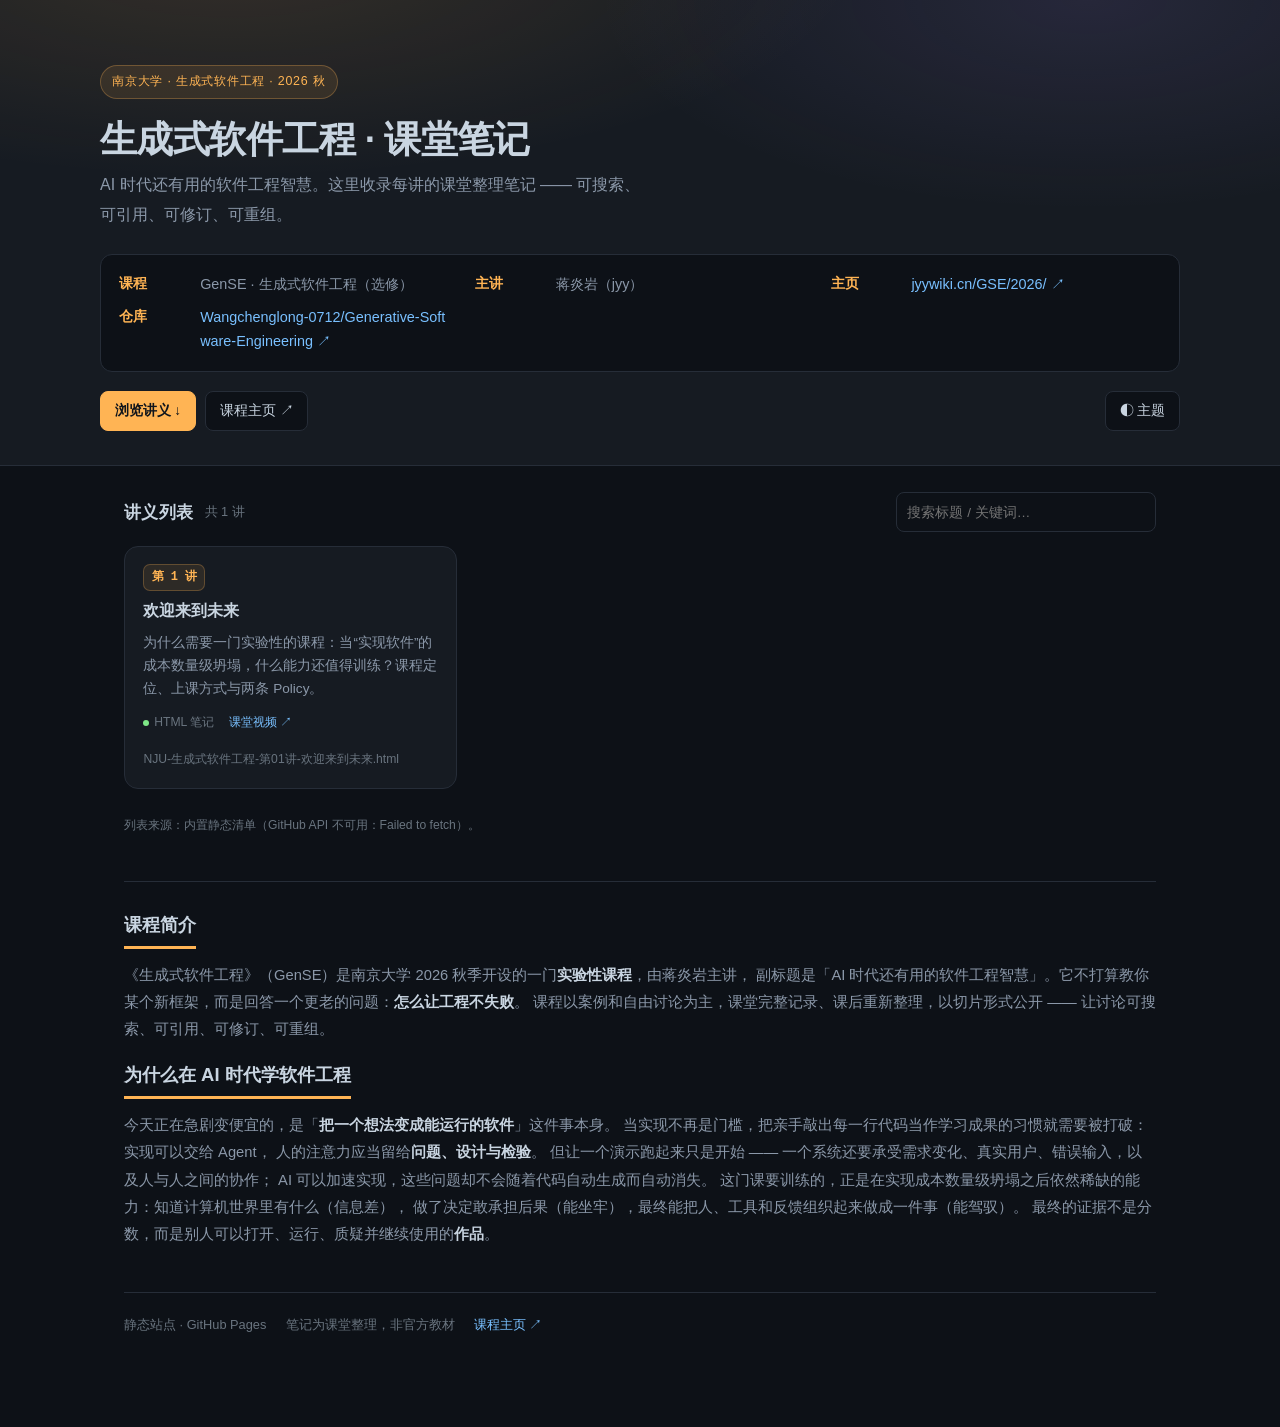
==== index.html @ 2e139b45 "Update index.html" ====
<!doctype html>
<html lang="zh-CN" data-theme="dark">
<head>
<meta charset="utf-8">
<meta name="viewport" content="width=device-width,initial-scale=1">
<title>生成式软件工程 · 课堂笔记 | 南京大学 2026 秋</title>
<meta name="description" content="南京大学《生成式软件工程》(GenSE) 2026 秋季课堂笔记索引，蒋炎岩主讲。">
<style>
*,*::before,*::after{box-sizing:border-box}
:root{
  --bg:#0d1117;--bg2:#161b22;--bg3:#1b2230;--line:#262d38;
  --fg:#c9d5e1;--fg2:#8b98a9;--fg3:#69747f;
  --acc:#ffb454;--acc2:#7ee787;--link:#79c0ff;--violet:#a78bfa;
  --chip:rgba(255,180,84,.10);
  --shadow:0 1px 2px rgba(0,0,0,.35),0 8px 24px rgba(0,0,0,.28);
  --mono:"JetBrains Mono","SFMono-Regular",Consolas,"Liberation Mono",Menlo,monospace;
}
[data-theme="light"]{
  --bg:#ffffff;--bg2:#f6f8fa;--bg3:#eceff3;--line:#dde2e8;
  --fg:#1f2328;--fg2:#545d68;--fg3:#7d8590;
  --acc:#a85a00;--acc2:#1a7f37;--link:#0969da;--violet:#7c3aed;
  --chip:rgba(255,180,84,.16);
  --shadow:0 1px 2px rgba(16,24,40,.06),0 8px 24px rgba(16,24,40,.08);
}
html{scroll-behavior:smooth}
body{
  margin:0;background:var(--bg);color:var(--fg);
  font-family:-apple-system,BlinkMacSystemFont,"Segoe UI","PingFang SC","Hiragino Sans GB",
    "Microsoft YaHei","Source Han Sans SC","Noto Sans CJK SC",sans-serif;
  font-size:16.5px;line-height:1.85;-webkit-font-smoothing:antialiased;
  transition:background .2s,color .2s;
}
a{color:var(--link);text-decoration:none}
a:hover{text-decoration:underline}
code{font-family:var(--mono);font-size:.88em;background:var(--bg3);padding:.1em .38em;border-radius:5px}

/* ===== Hero ===== */
#hero{position:relative;padding:64px 24px 34px;border-bottom:1px solid var(--line);
  background:
    radial-gradient(900px 320px at 18% -10%,rgba(255,180,84,.13),transparent 70%),
    radial-gradient(700px 300px at 85% 0%,rgba(167,139,250,.11),transparent 70%),
    var(--bg2);}
.hero-in{max-width:1080px;margin:0 auto}
.badge{display:inline-flex;align-items:center;gap:.5rem;font-size:.78rem;letter-spacing:.06em;
  color:var(--acc);background:var(--chip);border:1px solid rgba(255,180,84,.28);
  padding:.28rem .7rem;border-radius:999px;margin-bottom:1.1rem}
#hero h1{margin:0 0 .45rem;font-size:2.3rem;line-height:1.28;letter-spacing:-.015em;font-weight:800}
.hsub{color:var(--fg2);font-size:1rem;margin:0 0 1.5rem;max-width:62ch}
.meta{display:grid;grid-template-columns:repeat(auto-fit,minmax(260px,1fr));gap:.1rem 1.6rem;
  background:var(--bg);border:1px solid var(--line);border-radius:12px;padding:.9rem 1.15rem}
.mrow{display:flex;gap:.65rem;padding:.2rem 0;font-size:.9rem;line-height:1.7}
.mk{flex:0 0 4.4rem;color:var(--acc);font-weight:600;font-size:.85rem}
.mv{color:var(--fg2);flex:1;min-width:0;word-break:break-all}
.hero-act{display:flex;flex-wrap:wrap;gap:.6rem;margin-top:1.15rem}
.btn{font:inherit;font-size:.85rem;color:var(--fg);background:var(--bg);border:1px solid var(--line);
  border-radius:8px;padding:.42rem .85rem;cursor:pointer;transition:.15s;display:inline-flex;
  align-items:center;gap:.35rem}
.btn:hover{border-color:var(--acc);color:var(--acc);text-decoration:none}
.btn.primary{background:var(--acc);border-color:var(--acc);color:#10151c;font-weight:600}
.btn.primary:hover{filter:brightness(1.08);color:#10151c}
#tg{margin-left:auto}

/* ===== 主体 ===== */
.wrap{max-width:1080px;margin:0 auto;padding:0 24px 90px}
.bar{display:flex;flex-wrap:wrap;align-items:center;gap:.7rem;padding:26px 0 14px}
.bar h2{margin:0;font-size:1.05rem;font-weight:700;letter-spacing:.02em}
.count{font-size:.8rem;color:var(--fg3)}
#q{flex:0 1 260px;font:inherit;font-size:.85rem;background:var(--bg);color:var(--fg);
  border:1px solid var(--line);border-radius:8px;padding:.4rem .65rem;outline:none;margin-left:auto}
#q:focus{border-color:var(--acc)}

.grid{display:grid;grid-template-columns:repeat(auto-fill,minmax(320px,1fr));gap:16px}
.card{display:flex;flex-direction:column;gap:.5rem;background:var(--bg2);
  border:1px solid var(--line);border-radius:14px;padding:1.05rem 1.15rem;
  transition:transform .16s,border-color .16s,box-shadow .16s}
.card:hover{transform:translateY(-3px);border-color:var(--acc);box-shadow:var(--shadow);text-decoration:none}
.card-top{display:flex;align-items:center;gap:.6rem}
.num{flex:0 0 auto;font-family:var(--mono);font-size:.75rem;font-weight:700;color:var(--acc);
  background:var(--chip);border:1px solid rgba(255,180,84,.25);border-radius:7px;padding:.1rem .45rem}
.card h3{margin:0;font-size:1.02rem;line-height:1.45;font-weight:700;color:var(--fg)}
.card .desc{margin:0;font-size:.85rem;color:var(--fg2);line-height:1.7}
.card .foot{margin-top:.2rem;font-size:.76rem;color:var(--fg3);display:flex;gap:.9rem;flex-wrap:wrap}
.card .foot span{display:inline-flex;align-items:center;gap:.3rem}
.dot{width:6px;height:6px;border-radius:50%;background:var(--acc2);display:inline-block}
.hide{display:none!important}

.empty{border:1px dashed var(--line);border-radius:14px;padding:2.4rem 1.2rem;text-align:center;
  color:var(--fg3);font-size:.9rem}
.status{font-size:.76rem;color:var(--fg3);padding:.9rem 0 0;line-height:1.8}

/* ===== 说明 ===== */
.note{margin-top:44px;padding-top:26px;border-top:1px solid var(--line)}
.note + .note{margin-top:10px;border-top:0;padding-top:0}
.note h2{font-size:1.15rem;margin:0 0 .8rem;font-weight:750}
.note h2 .ht{display:inline-block;border-bottom:3px solid var(--acc);padding-bottom:.25rem}
.note ol,.note ul{padding-left:1.3rem;color:var(--fg2);font-size:.92rem}
.note li{margin:.35rem 0}
footer{margin-top:44px;padding-top:20px;border-top:1px solid var(--line);
  font-size:.8rem;color:var(--fg3);display:flex;flex-wrap:wrap;gap:.6rem 1.2rem}

@media (max-width:640px){
  #hero{padding:44px 18px 26px}
  #hero h1{font-size:1.7rem}
  .wrap{padding:0 18px 60px}
  #q{margin-left:0;flex:1 1 100%}
  #tg{margin-left:0}
}
</style>
</head>
<body>

<header id="hero">
  <div class="hero-in">
    <div class="badge">南京大学 · 生成式软件工程 · 2026 秋</div>
    <h1>生成式软件工程 · 课堂笔记</h1>
    <p class="hsub">
      AI 时代还有用的软件工程智慧。这里收录每讲的课堂整理笔记 —— 可搜索、可引用、可修订、可重组。
    </p>
    <div class="meta">
      <div class="mrow"><span class="mk">课程</span><span class="mv">GenSE · 生成式软件工程（选修）</span></div>
      <div class="mrow"><span class="mk">主讲</span><span class="mv">蒋炎岩（jyy）</span></div>
      <div class="mrow"><span class="mk">主页</span><span class="mv"><a href="https://jyywiki.cn/GSE/2026/" target="_blank" rel="noopener">jyywiki.cn/GSE/2026/ ↗</a></span></div>
      <div class="mrow"><span class="mk">仓库</span><span class="mv"><a id="repoLink" href="https://github.com/Wangchenglong-0712/Generative-Software-Engineering" target="_blank" rel="noopener">Wangchenglong-0712/Generative-Software-Engineering ↗</a></span></div>
    </div>
    <div class="hero-act">
      <a class="btn primary" href="#lectures">浏览讲义 ↓</a>
      <a class="btn" href="https://jyywiki.cn/GSE/2026/" target="_blank" rel="noopener">课程主页 ↗</a>
      <button class="btn" id="tg" type="button" title="切换深色 / 浅色">◐ 主题</button>
    </div>
  </div>
</header>

<div class="wrap">
  <div class="bar" id="lectures">
    <h2>讲义列表</h2>
    <span class="count" id="count">加载中…</span>
    <input id="q" type="search" placeholder="搜索标题 / 关键词…" autocomplete="off">
  </div>

  <div class="grid" id="grid"></div>
  <div class="empty hide" id="empty">没有匹配的讲义。</div>
  <p class="status" id="status"></p>

  <section class="note" id="about">
    <h2><span class="ht">课程简介</span></h2>
    <p style="color:var(--fg2);font-size:.92rem;margin-top:.2rem">
      《生成式软件工程》（GenSE）是南京大学 2026 秋季开设的一门<strong style="color:var(--fg)">实验性课程</strong>，由蒋炎岩主讲，
      副标题是「AI 时代还有用的软件工程智慧」。它不打算教你某个新框架，而是回答一个更老的问题：<strong style="color:var(--fg)">怎么让工程不失败</strong>。
      课程以案例和自由讨论为主，课堂完整记录、课后重新整理，以切片形式公开 —— 让讨论可搜索、可引用、可修订、可重组。
    </p>
  </section>

  <section class="note" id="why">
    <h2><span class="ht">为什么在 AI 时代学软件工程</span></h2>
    <p style="color:var(--fg2);font-size:.92rem;margin-top:.2rem">
      今天正在急剧变便宜的，是「<strong style="color:var(--fg)">把一个想法变成能运行的软件</strong>」这件事本身。
      当实现不再是门槛，把亲手敲出每一行代码当作学习成果的习惯就需要被打破：实现可以交给 Agent，
      人的注意力应当留给<strong style="color:var(--fg)">问题、设计与检验</strong>。
      但让一个演示跑起来只是开始 —— 一个系统还要承受需求变化、真实用户、错误输入，以及人与人之间的协作；
      AI 可以加速实现，这些问题却不会随着代码自动生成而自动消失。
      这门课要训练的，正是在实现成本数量级坍塌之后依然稀缺的能力：知道计算机世界里有什么（信息差），
      做了决定敢承担后果（能坐牢），最终能把人、工具和反馈组织起来做成一件事（能驾驭）。
      最终的证据不是分数，而是别人可以打开、运行、质疑并继续使用的<strong style="color:var(--fg)">作品</strong>。
    </p>
  </section>

  <footer>
    <span>静态站点 · GitHub Pages</span>
    <span>笔记为课堂整理，非官方教材</span>
    <span><a href="https://jyywiki.cn/GSE/2026/" target="_blank" rel="noopener">课程主页 ↗</a></span>
  </footer>
</div>

<script>
(function(){
  var OWNER='Wangchenglong-0712', REPO='Generative-Software-Engineering', BRANCH='main';

  /* 静态兜底清单：API 不可用时使用。新增讲义后建议同步这里。 */
  var FALLBACK=[
    {file:'NJU-生成式软件工程-第01讲-欢迎来到未来.html',
     title:'欢迎来到未来',
     desc:'为什么需要一门实验性的课程：当“实现软件”的成本数量级坍塌，什么能力还值得训练？课程定位、上课方式与两条 Policy。',
     video:'https://www.bilibili.com/video/BV1pb8o6yE8f'}
  ];

  var grid=document.getElementById('grid'), countEl=document.getElementById('count'),
      emptyEl=document.getElementById('empty'), statusEl=document.getElementById('status'),
      q=document.getElementById('q');
  var items=[];

  document.getElementById('repoLink').href='https://github.com/'+OWNER+'/'+REPO;

  /* ---- 主题 ---- */
  var TH='gse-theme';
  try{var s=localStorage.getItem(TH); if(s) document.documentElement.dataset.theme=s;}catch(e){}
  document.getElementById('tg').addEventListener('click',function(){
    var n=document.documentElement.dataset.theme==='dark'?'light':'dark';
    document.documentElement.dataset.theme=n;
    try{localStorage.setItem(TH,n);}catch(e){}
  });

  /* ---- 工具 ---- */
  function numOf(name){
    var m=name.match(/第\s*(\d+)\s*讲/);
    return m?parseInt(m[1],10):9999;
  }
  function titleOf(name){
    var base=name.replace(/\.html?$/i,'');
    var m=base.match(/第\s*\d+\s*讲\s*[-–—_·\s]*(.+)$/);
    if(m) return m[1].trim();
    m=base.match(/[-–—]\s*([^-–—]+)$/);
    return m?m[1].trim():base;
  }
  function hrefOf(f){ return './'+encodeURIComponent(f); }

  /* ---- 渲染 ---- */
  function render(){
    var kw=(q.value||'').trim().toLowerCase();
    var shown=0;
    Array.prototype.forEach.call(grid.children,function(c){c.classList.add('hide');});
    items.forEach(function(it){
      var hit=!kw||(it.title+' '+it.file+' '+(it.desc||'')).toLowerCase().indexOf(kw)>=0;
      if(!hit) return;
      shown++;
      var el=document.getElementById('c-'+it.id);
      if(!el){
        el=document.createElement('a');
        el.className='card'; el.id='c-'+it.id;
        el.href=hrefOf(it.file);
        var n=numOf(it.file);
        el.innerHTML=
          '<div class="card-top"><span class="num">'+(n===9999?'讲义':'第 '+n+' 讲')+'</span></div>'+
          '<h3></h3>'+
          (it.desc?'<p class="desc"></p>':'')+
          '<div class="foot"><span><i class="dot"></i>HTML 笔记</span>'+
          (it.video?'<span><a href="'+it.video+'" target="_blank" rel="noopener">课堂视频 ↗</a></span>':'')+
          '<span class="fn"></span></div>';
        el.querySelector('h3').textContent=it.title;
        if(it.desc) el.querySelector('.desc').textContent=it.desc;
        el.querySelector('.fn').textContent=it.file;
        grid.appendChild(el);
      }
      el.classList.remove('hide');
    });
    countEl.textContent=kw?('匹配 '+shown+' / '+items.length+' 讲'):('共 '+items.length+' 讲');
    emptyEl.classList.toggle('hide', shown>0);
  }

  function use(list,src){
    items=list.slice().sort(function(a,b){return numOf(a.file)-numOf(b.file)||a.file.localeCompare(b.file,'zh');});
    items.forEach(function(it,i){it.id=i;});
    render();
    statusEl.textContent=src;
  }

  q.addEventListener('input',render);

  /* ---- 拉取仓库目录 ---- */
  var url='https://api.github.com/repos/'+OWNER+'/'+REPO+'/contents/?ref='+BRANCH;
  fetch(url,{headers:{'Accept':'application/vnd.github+json'}})
    .then(function(r){ if(!r.ok) throw new Error('HTTP '+r.status); return r.json(); })
    .then(function(list){
      if(!Array.isArray(list)) throw new Error('bad response');
      var files=list.filter(function(x){
        return x.type==='file' && /\.html?$/i.test(x.name) &&
               x.name.toLowerCase()!=='index.html' && x.name.toLowerCase()!=='404.html';
      }).map(function(x){
        var fb=FALLBACK.filter(function(f){return f.file===x.name;})[0]||{};
        return {file:x.name, title:fb.title||titleOf(x.name), desc:fb.desc||'', video:fb.video||''};
      });
      if(!files.length) throw new Error('empty');
      use(files,'列表来源：GitHub 仓库目录（实时）。');
    })
    .catch(function(e){
      use(FALLBACK,'列表来源：内置静态清单（GitHub API 不可用：'+e.message+'）。');
    });
})();
</script>
</body>
</html>
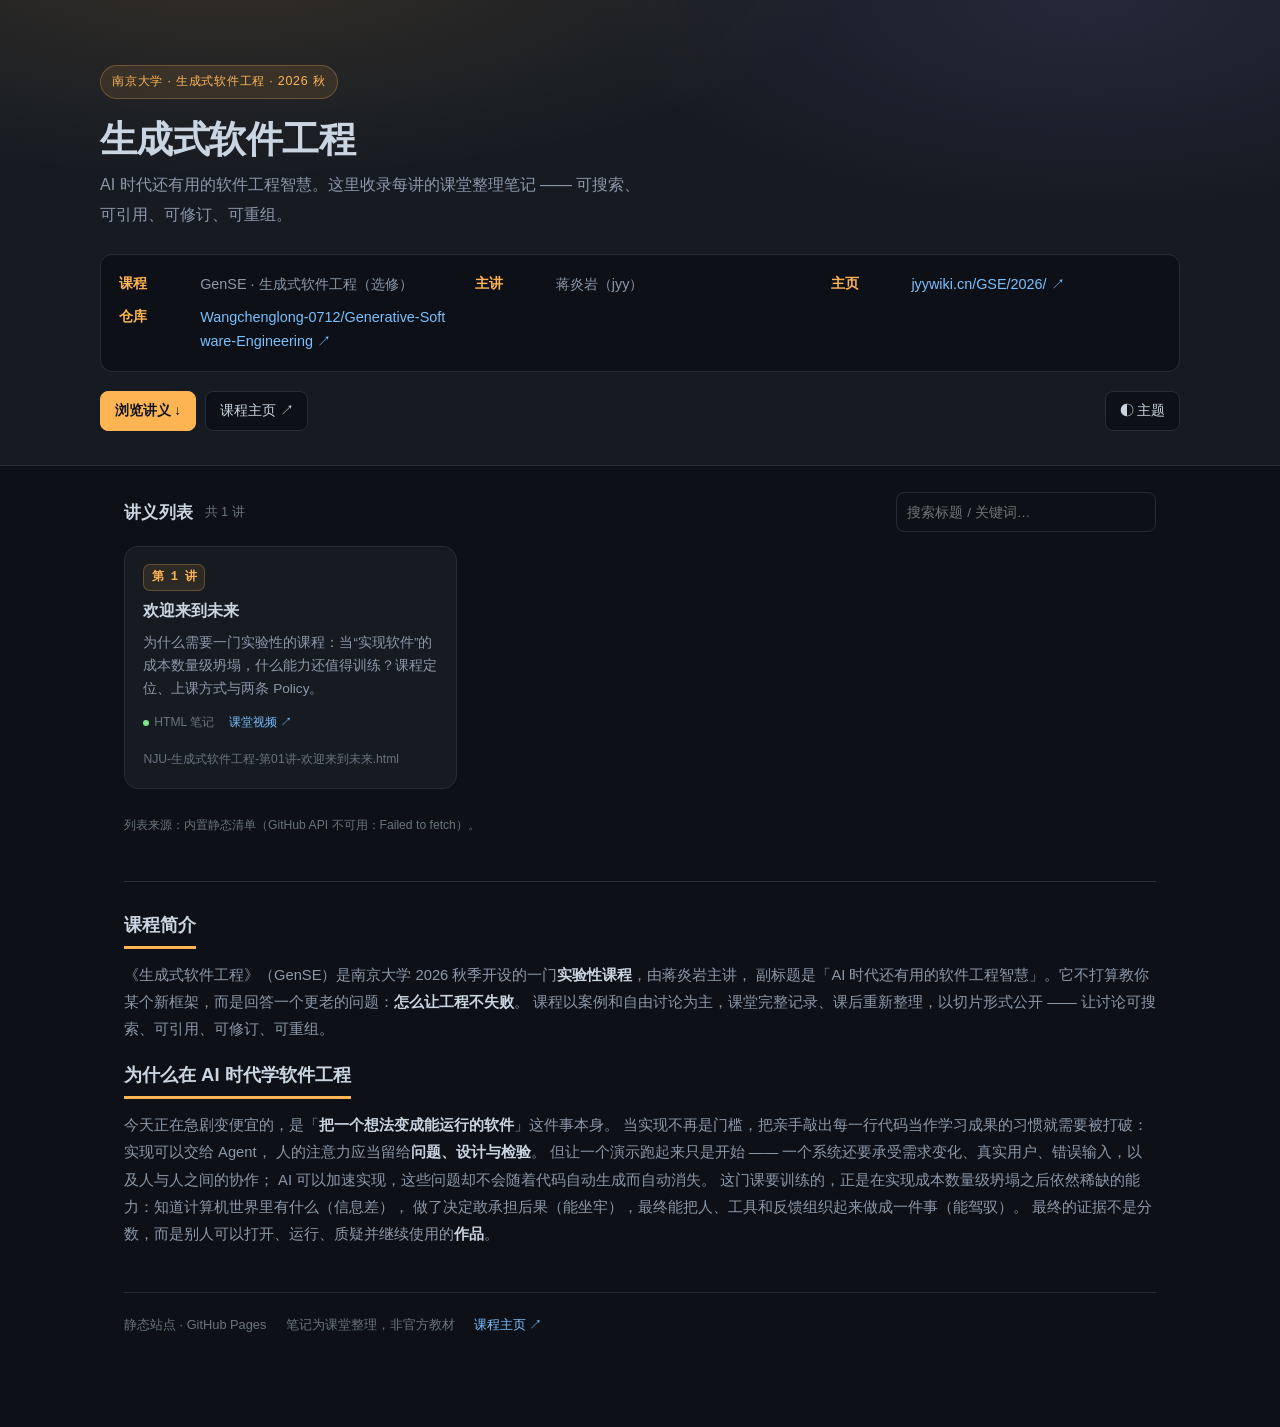
==== commit 82cda4b2: "Update index.html" ====
--- a/index.html
+++ b/index.html
@@ -3,8 +3,8 @@
 <head>
 <meta charset="utf-8">
 <meta name="viewport" content="width=device-width,initial-scale=1">
-<title>生成式软件工程 · 课堂笔记 | 南京大学 2026 秋</title>
-<meta name="description" content="南京大学《生成式软件工程》(GenSE) 2026 秋季课堂笔记索引，蒋炎岩主讲。">
+<title>生成式软件工程 | 南京大学 2026 秋</title>
+<meta name="description" content="南京大学《生成式软件工程》(GenSE) 2026 秋季索引，蒋炎岩主讲。">
 <style>
 *,*::before,*::after{box-sizing:border-box}
 :root{
@@ -112,7 +112,7 @@
 <header id="hero">
   <div class="hero-in">
     <div class="badge">南京大学 · 生成式软件工程 · 2026 秋</div>
-    <h1>生成式软件工程 · 课堂笔记</h1>
+    <h1>生成式软件工程</h1>
     <p class="hsub">
       AI 时代还有用的软件工程智慧。这里收录每讲的课堂整理笔记 —— 可搜索、可引用、可修订、可重组。
     </p>
@@ -262,8 +262,10 @@
     .then(function(list){
       if(!Array.isArray(list)) throw new Error('bad response');
       var files=list.filter(function(x){
+        // 习题页不进索引：只能从对应讲义内部进入
         return x.type==='file' && /\.html?$/i.test(x.name) &&
-               x.name.toLowerCase()!=='index.html' && x.name.toLowerCase()!=='404.html';
+               x.name.toLowerCase()!=='index.html' && x.name.toLowerCase()!=='404.html' &&
+               !/习题|exercise/i.test(x.name);
       }).map(function(x){
         var fb=FALLBACK.filter(function(f){return f.file===x.name;})[0]||{};
         return {file:x.name, title:fb.title||titleOf(x.name), desc:fb.desc||'', video:fb.video||''};
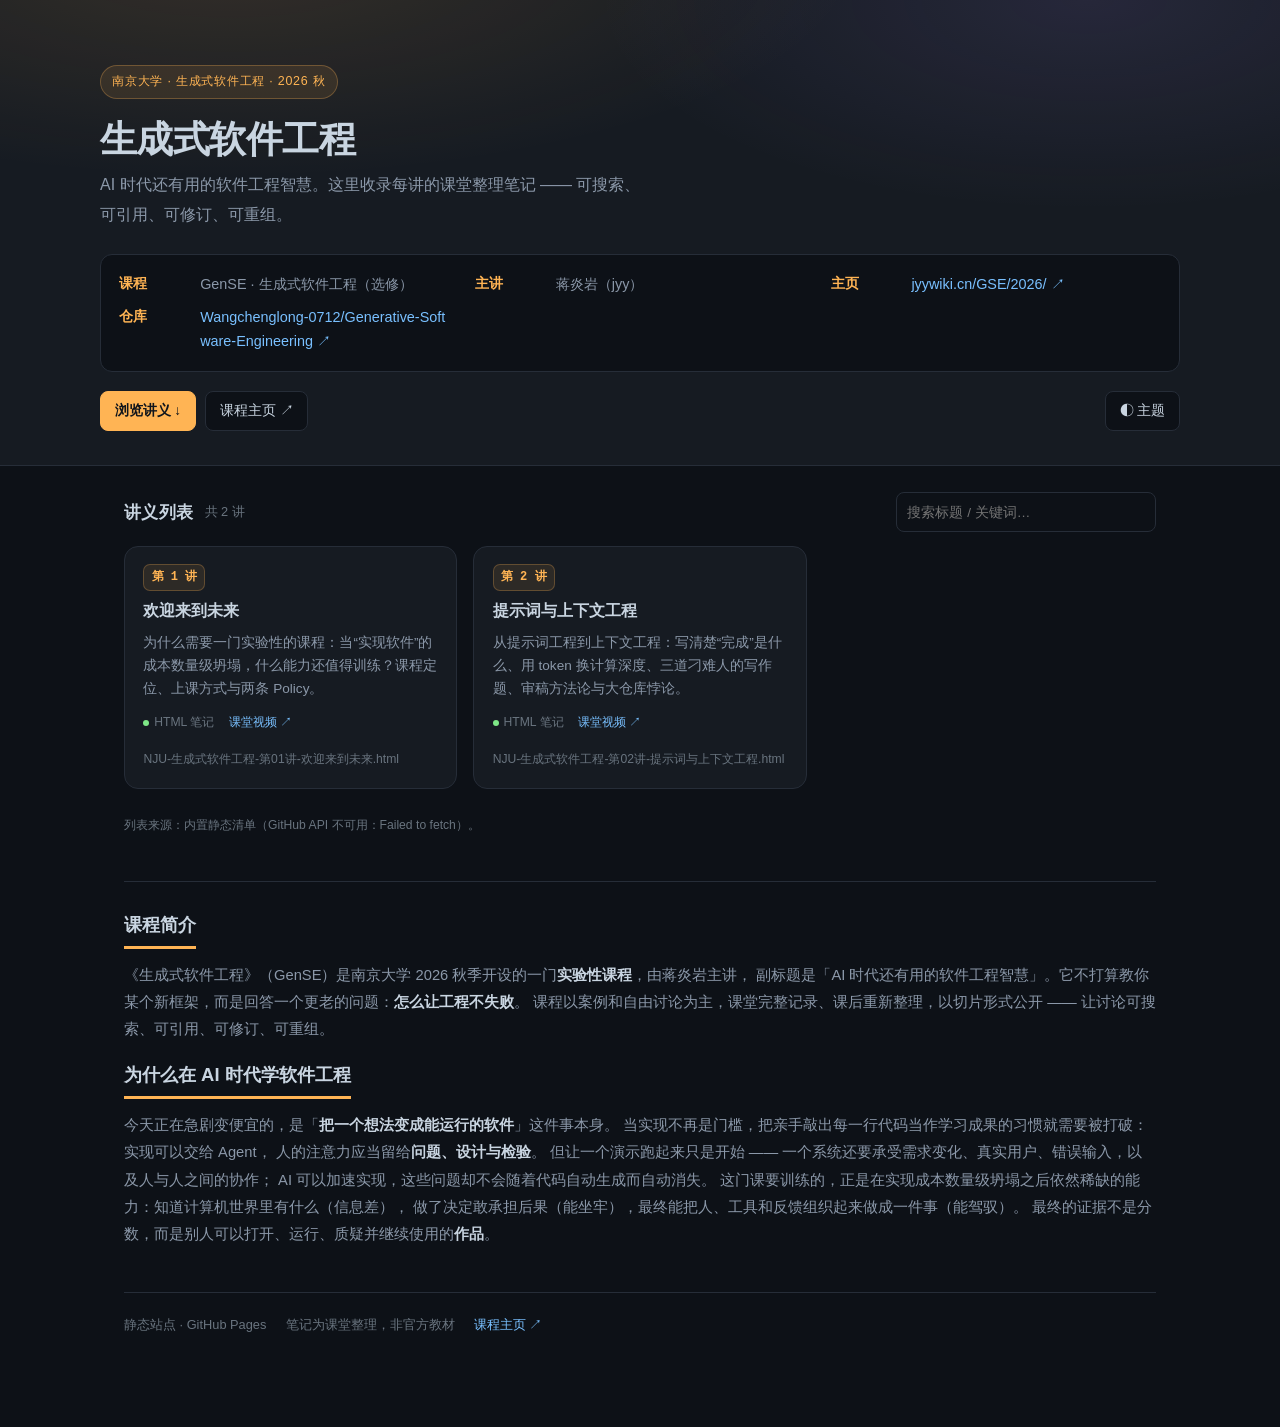
==== commit 7da3fc5d: "Update index.html" ====
--- a/index.html
+++ b/index.html
@@ -180,7 +180,11 @@
     {file:'NJU-生成式软件工程-第01讲-欢迎来到未来.html',
      title:'欢迎来到未来',
      desc:'为什么需要一门实验性的课程：当“实现软件”的成本数量级坍塌，什么能力还值得训练？课程定位、上课方式与两条 Policy。',
-     video:'https://www.bilibili.com/video/BV1pb8o6yE8f'}
+     video:'https://www.bilibili.com/video/BV1pb8o6yE8f'},
+    {file:'NJU-生成式软件工程-第02讲-提示词与上下文工程.html',
+     title:'提示词与上下文工程',
+     desc:'从提示词工程到上下文工程：写清楚“完成”是什么、用 token 换计算深度、三道刁难人的写作题、审稿方法论与大仓库悖论。',
+     video:'https://www.bilibili.com/video/BV1CQt365EzW'}
   ];
 
   var grid=document.getElementById('grid'), countEl=document.getElementById('count'),
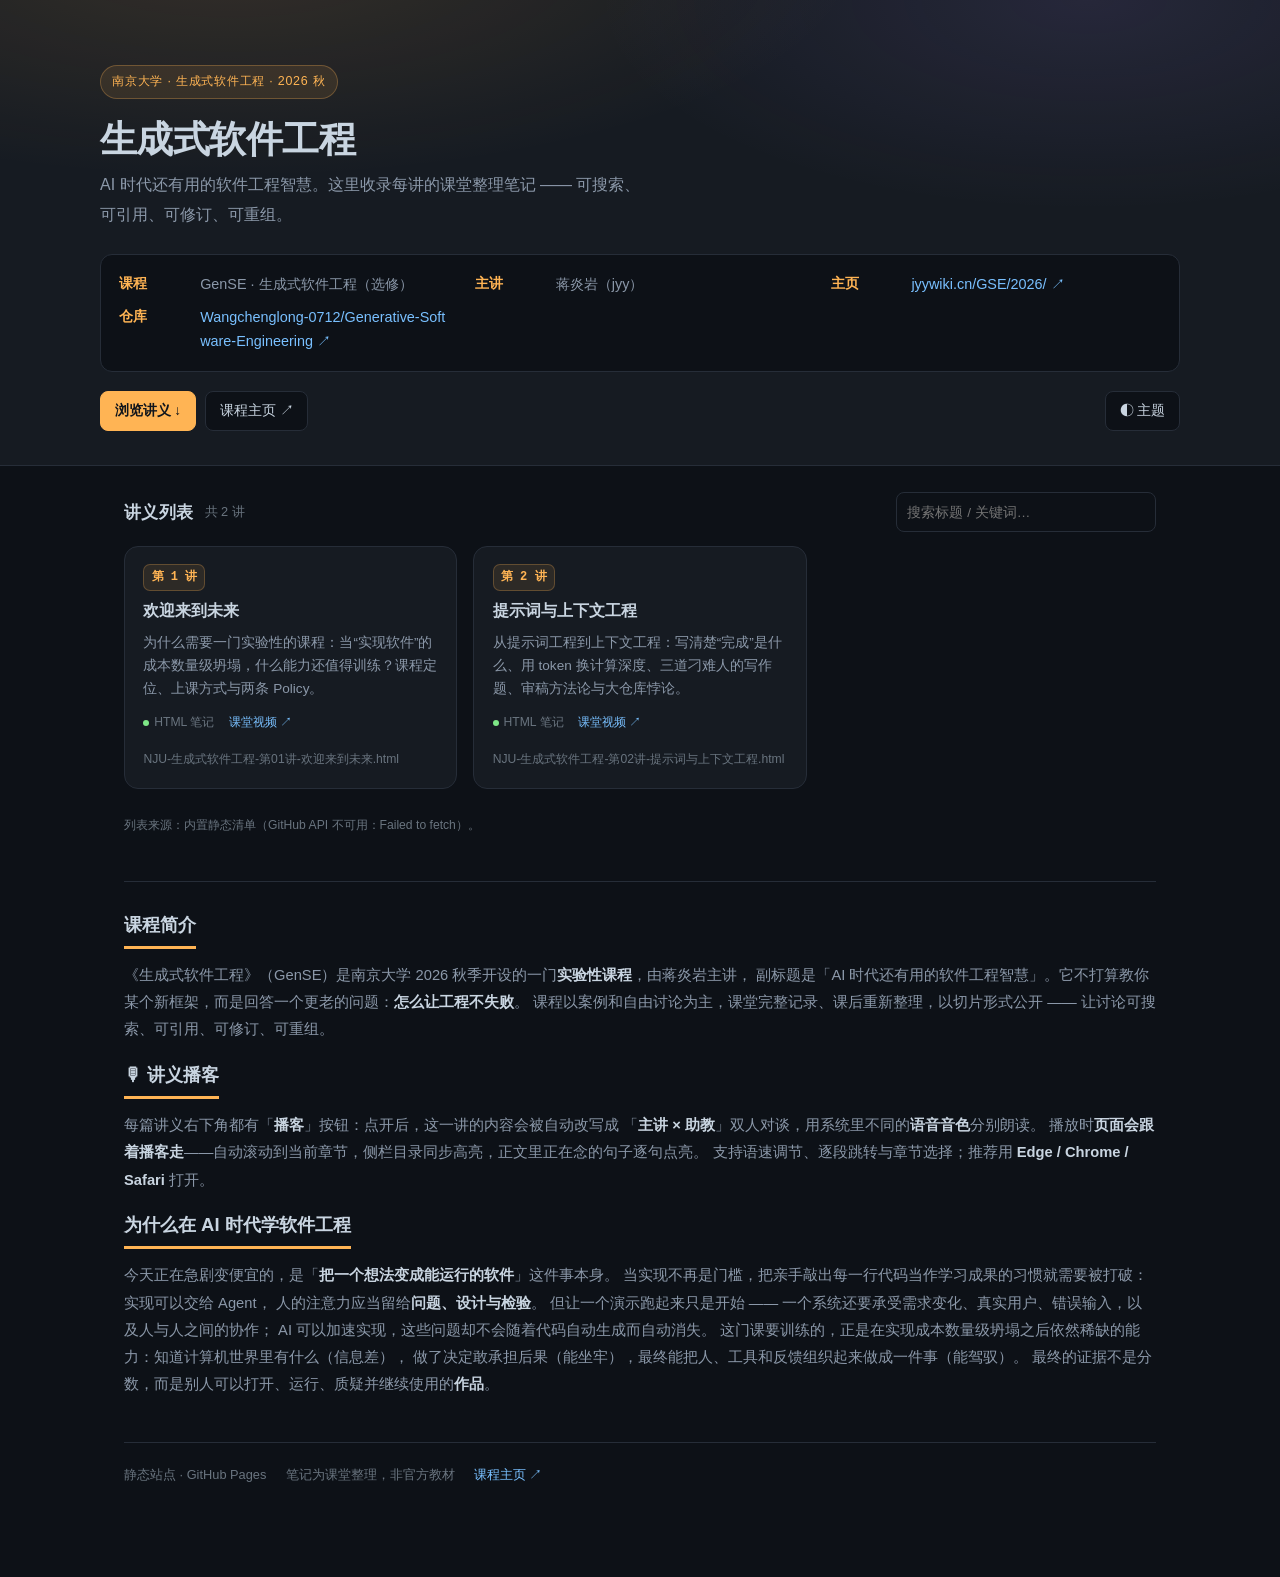
==== commit 80be6456: "Update index.html" ====
--- a/index.html
+++ b/index.html
@@ -147,6 +147,16 @@
       《生成式软件工程》（GenSE）是南京大学 2026 秋季开设的一门<strong style="color:var(--fg)">实验性课程</strong>，由蒋炎岩主讲，
       副标题是「AI 时代还有用的软件工程智慧」。它不打算教你某个新框架，而是回答一个更老的问题：<strong style="color:var(--fg)">怎么让工程不失败</strong>。
       课程以案例和自由讨论为主，课堂完整记录、课后重新整理，以切片形式公开 —— 让讨论可搜索、可引用、可修订、可重组。
+    </p>
+  </section>
+
+  <section class="note" id="podcast">
+    <h2><span class="ht">🎙 讲义播客</span></h2>
+    <p style="color:var(--fg2);font-size:.92rem;margin-top:.2rem">
+      每篇讲义右下角都有「<strong style="color:var(--fg)">播客</strong>」按钮：点开后，这一讲的内容会被自动改写成
+      「<strong style="color:var(--fg)">主讲 × 助教</strong>」双人对谈，用系统里不同的<strong style="color:var(--fg)">语音音色</strong>分别朗读。
+      播放时<strong style="color:var(--fg)">页面会跟着播客走</strong>——自动滚动到当前章节，侧栏目录同步高亮，正文里正在念的句子逐句点亮。
+      支持语速调节、逐段跳转与章节选择；推荐用 <strong style="color:var(--fg)">Edge / Chrome / Safari</strong> 打开。
     </p>
   </section>
 
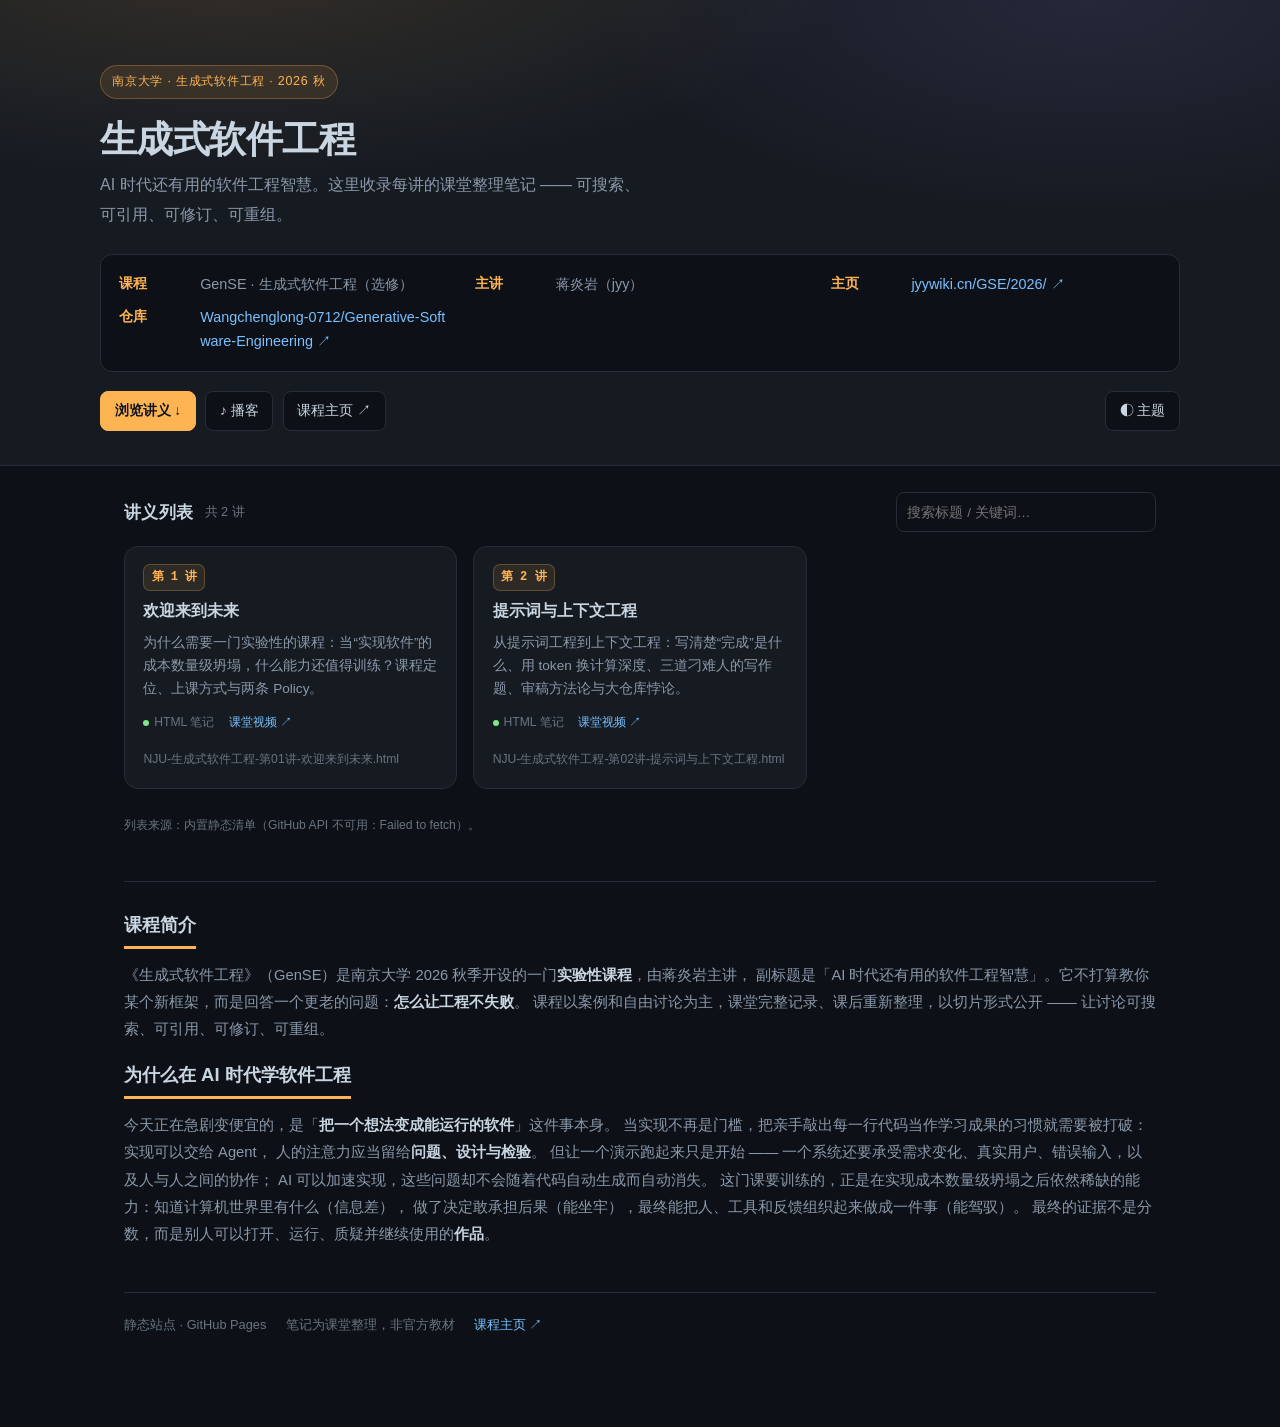
==== commit 2ac6fe56: "播客模块：多音色播放、视觉同步与断点续播" ====
--- a/index.html
+++ b/index.html
@@ -124,6 +124,7 @@
     </div>
     <div class="hero-act">
       <a class="btn primary" href="#lectures">浏览讲义 ↓</a>
+      <a class="btn" href="podcast.html">♪ 播客</a>
       <a class="btn" href="https://jyywiki.cn/GSE/2026/" target="_blank" rel="noopener">课程主页 ↗</a>
       <button class="btn" id="tg" type="button" title="切换深色 / 浅色">◐ 主题</button>
     </div>
@@ -147,16 +148,6 @@
       《生成式软件工程》（GenSE）是南京大学 2026 秋季开设的一门<strong style="color:var(--fg)">实验性课程</strong>，由蒋炎岩主讲，
       副标题是「AI 时代还有用的软件工程智慧」。它不打算教你某个新框架，而是回答一个更老的问题：<strong style="color:var(--fg)">怎么让工程不失败</strong>。
       课程以案例和自由讨论为主，课堂完整记录、课后重新整理，以切片形式公开 —— 让讨论可搜索、可引用、可修订、可重组。
-    </p>
-  </section>
-
-  <section class="note" id="podcast">
-    <h2><span class="ht">🎙 讲义播客</span></h2>
-    <p style="color:var(--fg2);font-size:.92rem;margin-top:.2rem">
-      每篇讲义右下角都有「<strong style="color:var(--fg)">播客</strong>」按钮：点开后，这一讲的内容会被自动改写成
-      「<strong style="color:var(--fg)">主讲 × 助教</strong>」双人对谈，用系统里不同的<strong style="color:var(--fg)">语音音色</strong>分别朗读。
-      播放时<strong style="color:var(--fg)">页面会跟着播客走</strong>——自动滚动到当前章节，侧栏目录同步高亮，正文里正在念的句子逐句点亮。
-      支持语速调节、逐段跳转与章节选择；推荐用 <strong style="color:var(--fg)">Edge / Chrome / Safari</strong> 打开。
     </p>
   </section>
 
